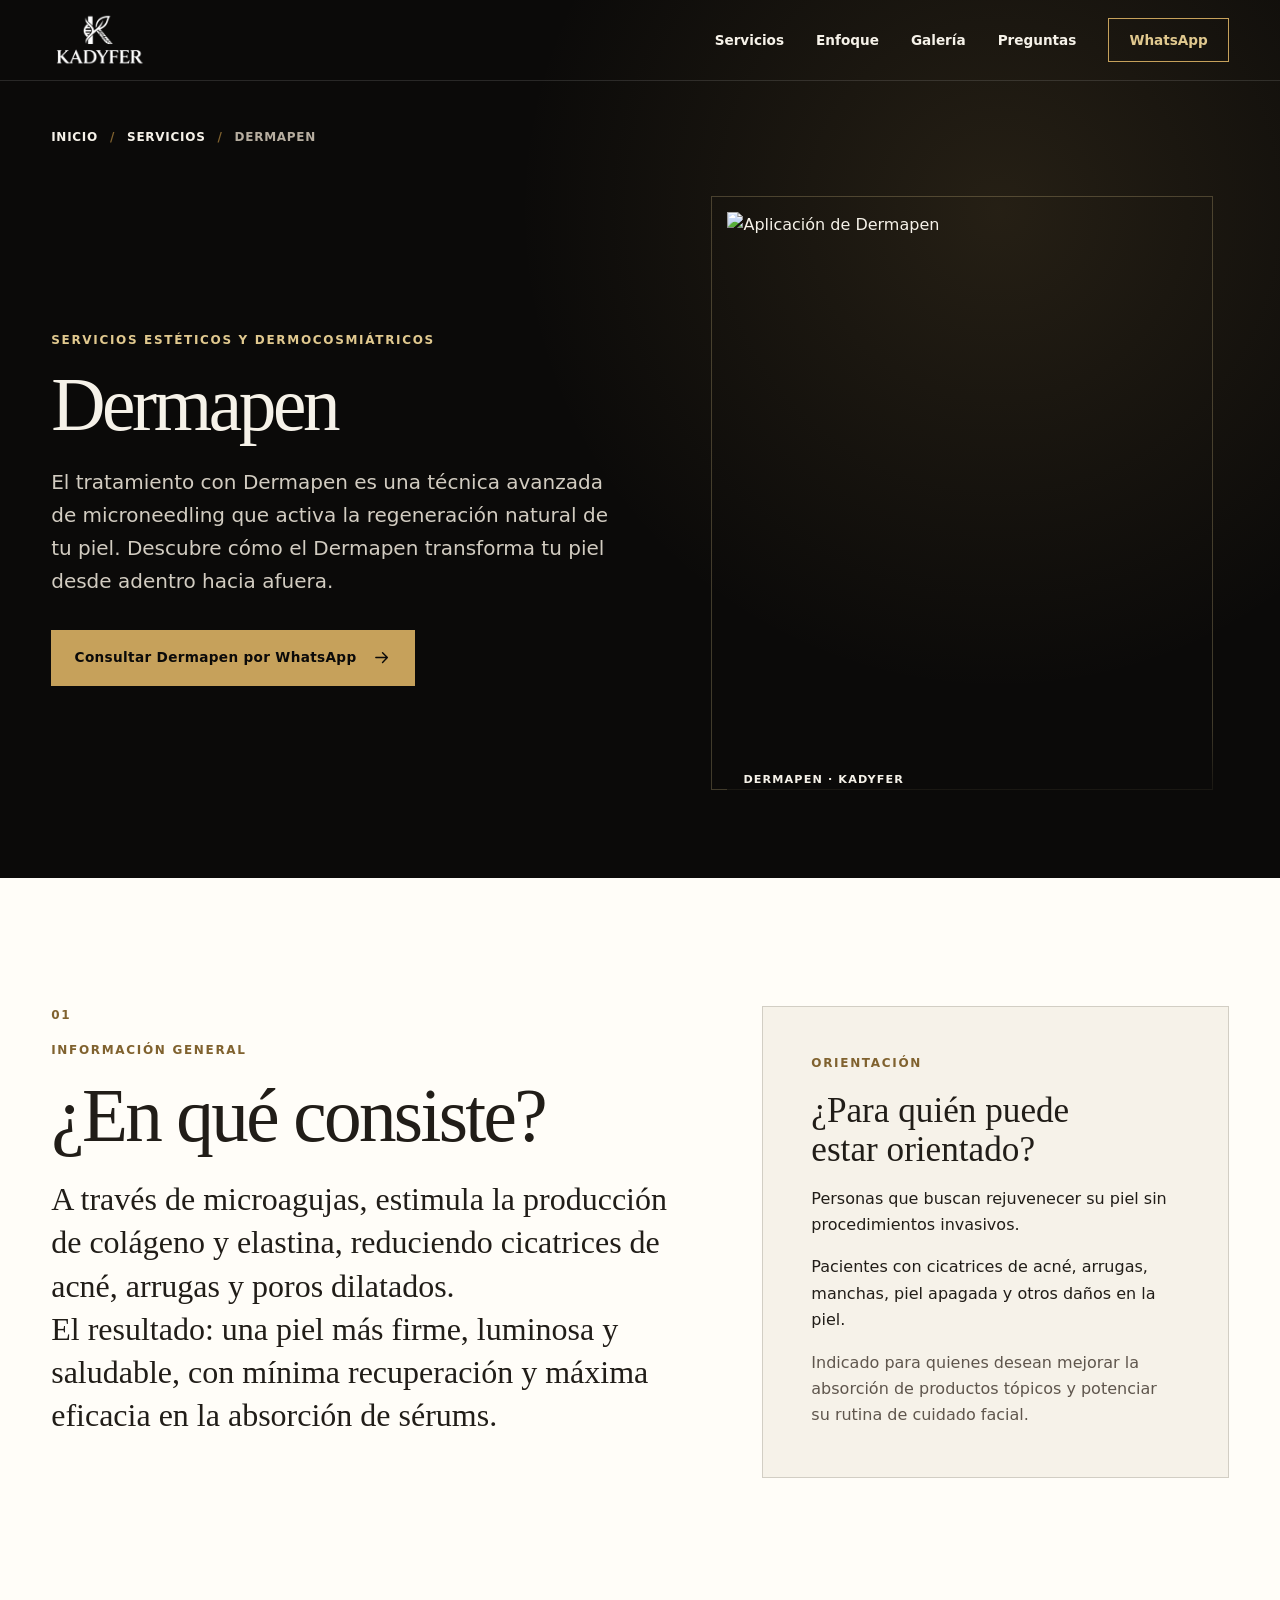
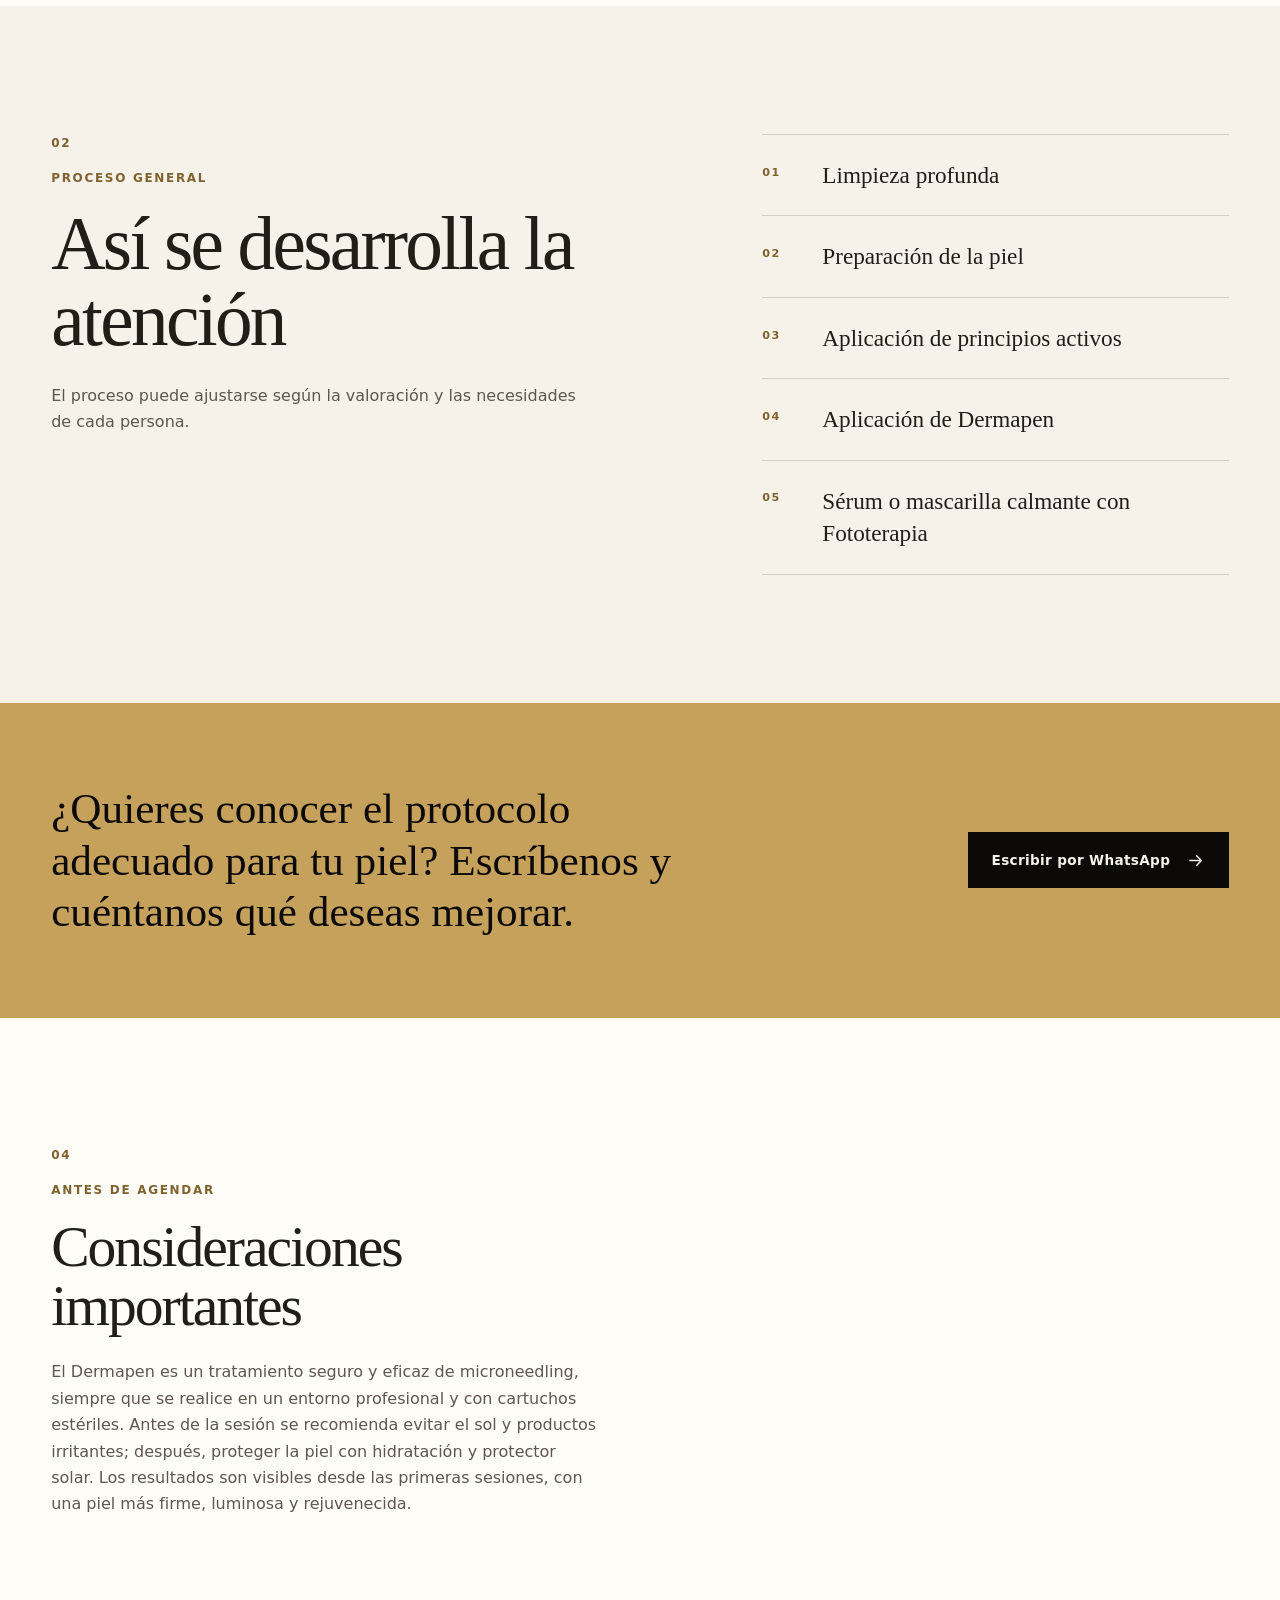
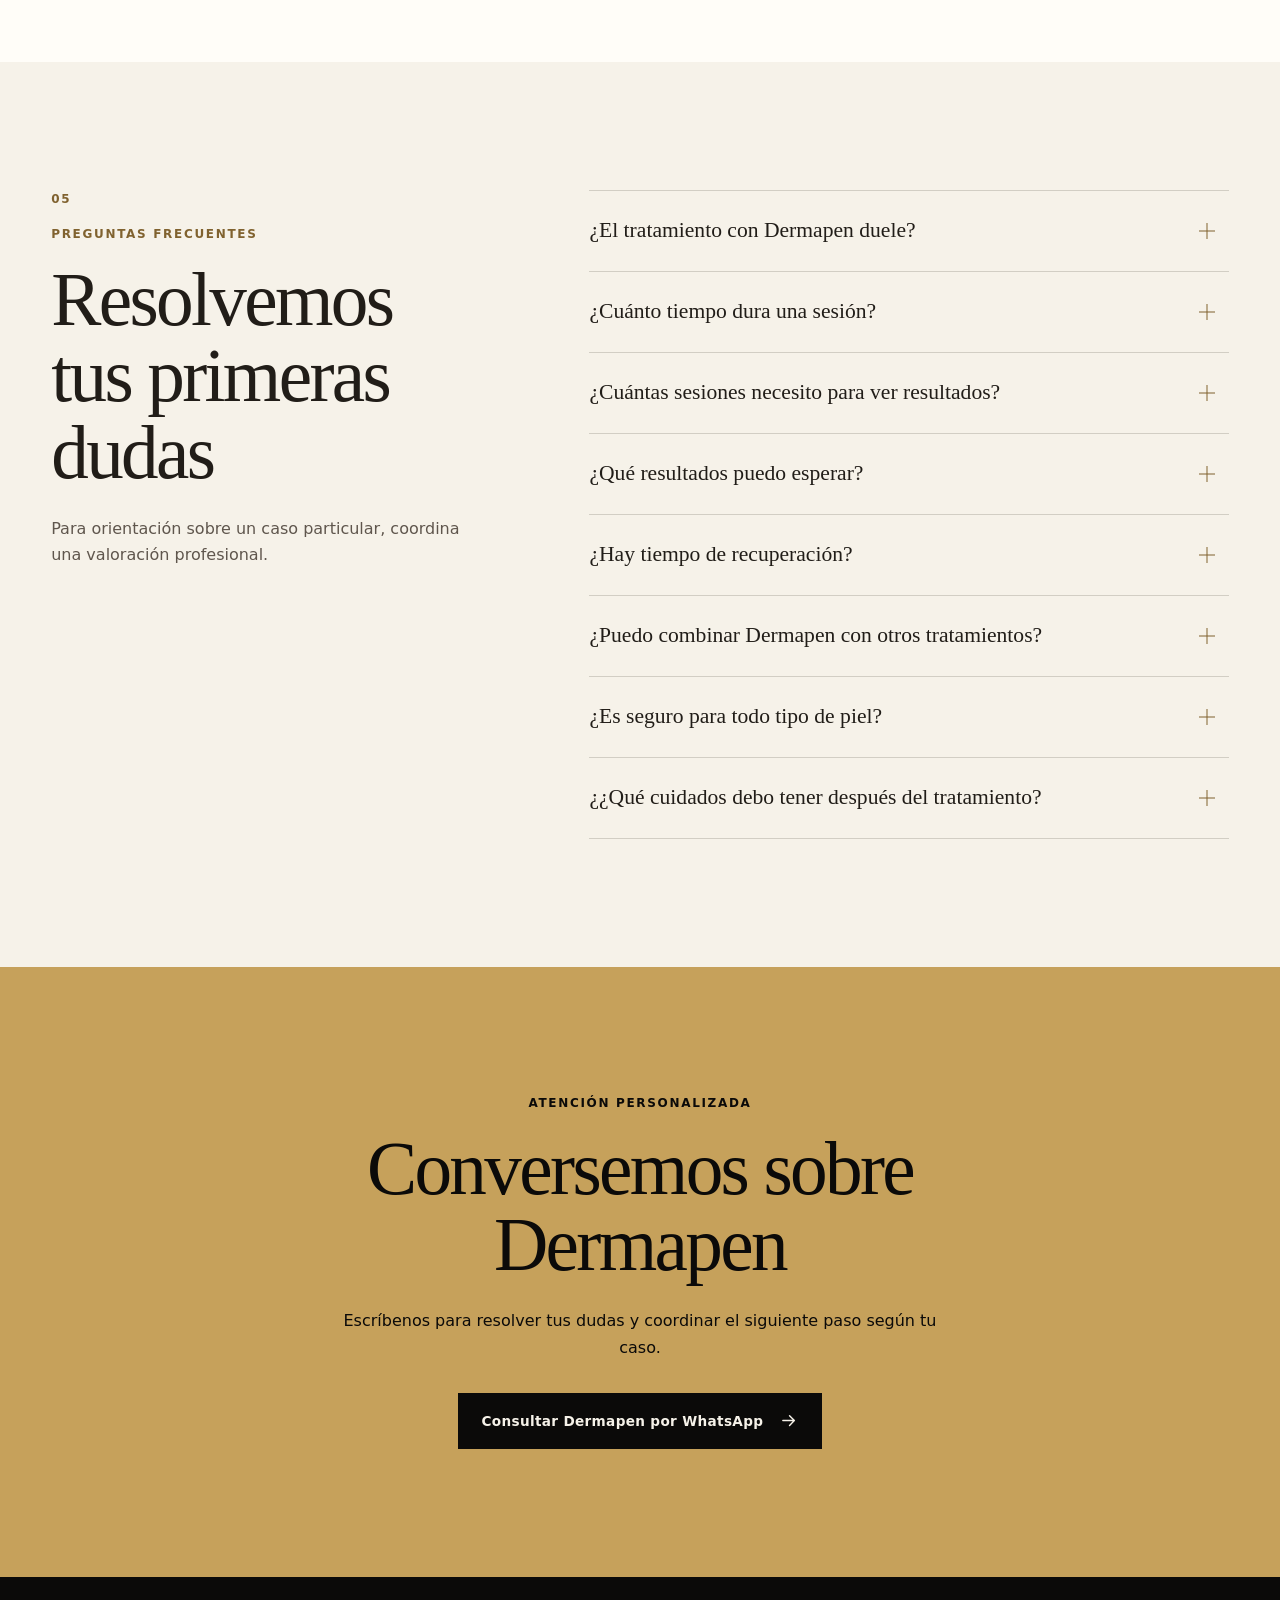
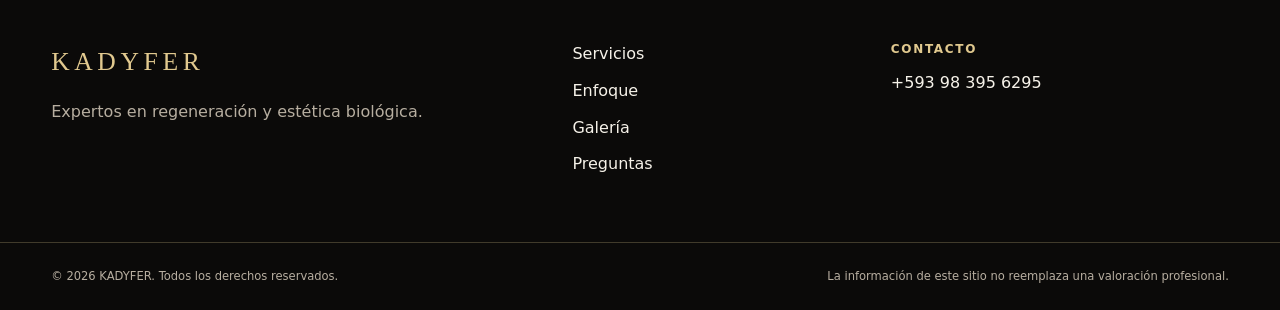
==== servicios/dermapen.html @ 0326de6a "Servicio Dermapen + cambios en los hipervinculos de servicios + Plantilla de Fototerapia creada" ====
<!doctype html>
<html class="no-js" lang="es">
  <head>
    <meta charset="UTF-8">
    <meta name="viewport" content="width=device-width, initial-scale=1">
    <meta name="theme-color" content="#0b0a09">
    <meta name="description" content="Conoce el dermapen de KADYFER, un protocolo personalizado para retirar impurezas y cuidar la piel.">
    <meta property="og:type" content="website">
    <meta property="og:locale" content="es_EC">
    <meta property="og:site_name" content="KADYFER">
    <meta property="og:title" content="Dermapen y  | KADYFER">
    <meta property="og:description" content="Conoce el dermapen  de KADYFER, un protocolo personalizado para retirar impurezas y cuidar la piel.">
    <meta property="og:image" content="../assets/social/kadyfer-social-square.jpg">
    <meta name="twitter:card" content="summary_large_image">
    <meta name="twitter:title" content="Dermapen y  | KADYFER">
    <meta name="twitter:description" content="Conoce el dermapen  de KADYFER, un protocolo personalizado para retirar impurezas y cuidar la piel.">
    <meta name="twitter:image" content="../assets/social/kadyfer-social-square.jpg">
    <link rel="icon" type="image/png" href="../assets/brand/favicon.png">
    <script src="../boot.js"></script>
    <link rel="stylesheet" href="../styles.css">
    <link rel="stylesheet" href="../service-pages.css">
    <script src="../script.js" defer></script>
    <script type="application/ld+json">
{
  "@context": "https://schema.org",
  "@type": "BreadcrumbList",
  "itemListElement": [
    {
      "@type": "ListItem",
      "position": 1,
      "name": "Inicio"
    },
    {
      "@type": "ListItem",
      "position": 2,
      "name": "Servicios"
    },
    {
      "@type": "ListItem",
      "position": 3,
      "name": "Dermapen"
    }
  ]
}
    </script>
    <title>Dermapen | KADYFER</title>
  </head>
  <body class="service-page">
    <a class="skip-link" href="#contenido">Saltar al contenido</a>

    <header class="site-header" data-header>
      <div class="shell header-inner">
        <a class="brand" href="../index.html" aria-label="KADYFER, ir al inicio">
          <img
            class="brand-logo"
            src="../assets/brand/kadyfer-logo-header.png"
            alt="KADYFER"
            width="420"
            height="235"
          >
        </a>

        <button
          class="menu-toggle"
          type="button"
          aria-expanded="false"
          aria-controls="site-navigation"
          data-menu-toggle
        >
          <span class="menu-toggle-label">Menú</span>
          <span class="menu-toggle-icon" aria-hidden="true">
            <span></span>
            <span></span>
          </span>
        </button>

        <nav class="site-nav" id="site-navigation" aria-label="Navegación principal" data-nav>
          <a href="../index.html#servicios">Servicios</a>
          <a href="../index.html#enfoque">Enfoque</a>
          <a href="../index.html#galeria">Galería</a>
          <a href="../index.html#preguntas">Preguntas</a>
          <a
            class="nav-cta"
            href="https://wa.me/593983956295?text=Hola%2C%20quiero%20informaci%C3%B3n%20sobre%20Dermapen%20en%20KADYFER."
            target="_blank"
            rel="noopener noreferrer"
          >
            WhatsApp
          </a>
        </nav>
      </div>
    </header>

    <main id="contenido">
      <section class="service-hero" aria-labelledby="service-title">
        <div class="shell">
          <nav class="breadcrumb" aria-label="Ruta de navegación">
            <ol>
              <li><a href="../index.html">Inicio</a></li>
              <li><a href="../index.html#servicios">Servicios</a></li>
              <li aria-current="page">Dermapen</li>
            </ol>
          </nav>

          <div class="service-hero-grid">
            <div class="service-hero-copy">
              <p class="eyebrow">Servicios estéticos y dermocosmiátricos</p>
              <h1 id="service-title">Dermapen</h1>
              <p class="service-hero-summary">El tratamiento con Dermapen es una técnica avanzada de microneedling que activa la regeneración natural de tu piel. 
Descubre cómo el Dermapen transforma tu piel desde adentro hacia afuera.</p>
              <a
                class="button button-primary"
                href="https://wa.me/593983956295?text=Hola%2C%20quiero%20informaci%C3%B3n%20sobre%20Dermapen%20en%20KADYFER."
                target="_blank"
                rel="noopener noreferrer"
              >
                Consultar Dermapen por WhatsApp
                <svg aria-hidden="true" viewBox="0 0 20 20">
                  <path d="M4 10h11M11 5l5 5-5 5"></path>
                </svg>
              </a>
            </div>

            <figure class="service-hero-media">
              <img
                class="service-hero-image"
                src="../assets/gallery/dermapen.png"
                alt="Aplicación de Dermapen"
                width="899"
                height="1599"
                fetchpriority="high"
              >
              <figcaption>Dermapen · KADYFER</figcaption>
            </figure>
          </div>
        </div>
      </section>

      <section class="service-overview section-light" aria-labelledby="overview-title">
        <div class="shell service-overview-grid">
          <div>
            <p class="section-number" aria-hidden="true">01</p>
            <p class="eyebrow eyebrow-dark">Información general</p>
            <h2 id="overview-title">¿En qué consiste?</h2>
            <p class="lead">A través de microagujas, estimula la producción de colágeno y elastina, reduciendo cicatrices de acné, arrugas y poros dilatados. 
              <br>El resultado: una piel más firme, luminosa y saludable, con mínima recuperación y máxima eficacia en la absorción de sérums. </p>
          </div>
          <article class="orientation-panel">
            <p class="card-label">Orientación</p>
            <h3>¿Para quién puede estar orientado?</h3>
            <p>Personas que buscan rejuvenecer su piel sin procedimientos invasivos.</p>
            <p>Pacientes con cicatrices de acné, arrugas, manchas, piel apagada y otros daños en la piel.</p>
            <p>Indicado para quienes desean mejorar la absorción de productos tópicos y potenciar su rutina de cuidado facial.</p>
          </article>
        </div>
      </section>

      <section class="service-process section-warm" aria-labelledby="process-title">
        <div class="shell service-process-grid">
          <div>
            <p class="section-number" aria-hidden="true">02</p>
            <p class="eyebrow eyebrow-dark">Proceso general</p>
            <h2 id="process-title">Así se desarrolla la atención</h2>
            <p>El proceso puede ajustarse según la valoración y las necesidades de cada persona.</p>
          </div>
          <ol class="service-process-list">
              <li>
                <span class="process-number">01</span>
                <p>Limpieza profunda</p>
              </li>
              <li>
                <span class="process-number">02</span>
                <p>Preparación de la piel</p>
              </li>
              <li>
                <span class="process-number">03</span>
                <p>Aplicación de principios activos</p>
              </li>
              <li>
                <span class="process-number">04</span>
                <p>Aplicación de Dermapen</p>
              </li>
              <li>
                <span class="process-number">05</span>
                <p>Sérum o mascarilla calmante con <a href="fototerapia.html">Fototerapia</a></p>
              </li>
          </ol>
        </div>
      </section>

      <aside class="service-mid-cta section-gold" aria-label="Consulta por WhatsApp">
        <div class="shell service-mid-cta-inner">
          <p>¿Quieres conocer el protocolo adecuado para tu piel? Escríbenos y cuéntanos qué deseas mejorar.</p>
          <a
            class="button button-dark"
            href="https://wa.me/593983956295?text=Hola%2C%20quiero%20informaci%C3%B3n%20sobre%20Limpieza%20Facial%20Profunda%20en%20KADYFER."
            target="_blank"
            rel="noopener noreferrer"
          >
            Escribir por WhatsApp
            <svg aria-hidden="true" viewBox="0 0 20 20">
              <path d="M4 10h11M11 5l5 5-5 5"></path>
            </svg>
          </a>
        </div>
      </aside>

      <section class="service-considerations section-light" aria-labelledby="considerations-title">
        <div class="shell considerations-grid">
          <section class="consideration-block">
            <p class="section-number" aria-hidden="true">04</p>
            <p class="eyebrow eyebrow-dark">Antes de agendar</p>
            <h2 id="considerations-title">Consideraciones importantes</h2>
            <p>El Dermapen es un tratamiento seguro y eficaz de microneedling, siempre que se realice en un entorno profesional y con cartuchos estériles. 
Antes de la sesión se recomienda evitar el sol y productos irritantes; después, proteger la piel con hidratación y protector solar. 
Los resultados son visibles desde las primeras sesiones, con una piel más firme, luminosa y rejuvenecida.</p>
          </section>
        </div>
      </section>

      <section class="service-faq section-warm" aria-labelledby="faq-title">
        <div class="shell faq-grid">
          <div class="faq-intro">
            <p class="section-number" aria-hidden="true">05</p>
            <p class="eyebrow eyebrow-dark">Preguntas frecuentes</p>
            <h2 id="faq-title">Resolvemos tus primeras dudas</h2>
            <p>Para orientación sobre un caso particular, coordina una valoración profesional.</p>
          </div>
          <div class="faq-list">
            <details>
              <summary>
                <span>¿El tratamiento con Dermapen duele?</span>
                <span class="faq-icon" aria-hidden="true"></span>
              </summary>
              <p>No, gracias a la aplicación de anestesia tópica la molestia es mínima. Lo que se siente son pequeñas vibraciones o cosquilleos en la piel.</p>
            </details>
            <details>
              <summary>
                <span>¿Cuánto tiempo dura una sesión?</span>
                <span class="faq-icon" aria-hidden="true"></span>
              </summary>
              <p>Cada sesión dura entre 30 y 60 minutos, dependiendo de la zona a tratar y de si se aplican sérums adicionales.</p>
            </details>
            <details>
              <summary>
                <span>¿Cuántas sesiones necesito para ver resultados?</span>
                <span class="faq-icon" aria-hidden="true"></span>
              </summary>
              <p>Generalmente se recomiendan 3 a 6 sesiones, con intervalos de 3–4 semanas. Los resultados iniciales (piel más luminosa y firme) se notan desde la primera sesión.</p>
            </details>
            <details>
              <summary>
                <span>¿Qué resultados puedo esperar?</span>
                <span class="faq-icon" aria-hidden="true"></span>
              </summary>
              <ul>
                <li>Reducción de cicatrices de acné y marcas de expresión.</li>
                <li>Mejora de la textura y firmeza de la piel.</li>
                <li>Disminución de poros dilatados y líneas finas.</li>
                <li>Piel más luminosa y saludable.</li>
              </ul>
            </details>
            <details>
              <summary>
                <span>¿Hay tiempo de recuperación?</span>
                <span class="faq-icon" aria-hidden="true"></span>
              </summary>
              <p>El enrojecimiento leve dura entre 24 y 48 horas. Después de ese tiempo puedes retomar tu rutina normal, siempre usando protector solar.</p>
            </details>
            <details>
              <summary>
                <span>¿Puedo combinar Dermapen con otros tratamientos?</span>
                <span class="faq-icon" aria-hidden="true"></span>
              </summary>
              <p>Sí, el Dermapen se puede combinar con tratamientos como Fototerapia, peelings suaves y productos tópicos para potenciar los resultados. La combinación dependerá de la valoración profesional.</p>
            </details>
            <details>
              <summary>
                <span>¿Es seguro para todo tipo de piel?</span>
                <span class="faq-icon" aria-hidden="true"></span>
              </summary>
              <p>Sí, el Dermapen es seguro para la mayoría de tipos de piel. Sin embargo, no se recomienda en casos de infecciones cutáneas activas, heridas abiertas o tendencia a queloides.</p>
            </details>
            <details>
              <summary>
                <span>¿¿Qué cuidados debo tener después del tratamiento?</span>
                <span class="faq-icon" aria-hidden="true"></span>
              </summary>
              <ul>
                <li>Usar protector solar SPF 50 diariamente.</li>
                <li>Evitar maquillaje y productos irritantes durante las primeras 24 horas.</li>
                <li>Mantener la piel hidratada con sérums suaves como ácido hialurónico.</li>
              </ul>
            </details>
          </div>
        </div>
      </section>

      <section class="final-cta section-gold" aria-labelledby="final-cta-title">
        <div class="shell final-cta-inner">
          <p class="eyebrow eyebrow-dark">Atención personalizada</p>
          <h2 id="final-cta-title">Conversemos sobre Dermapen</h2>
          <p>Escríbenos para resolver tus dudas y coordinar el siguiente paso según tu caso.</p>
          <a
            class="button button-dark"
            href="https://wa.me/593983956295?text=Hola%2C%20quiero%20informaci%C3%B3n%20sobre%20Dermapen%20en%20KADYFER."
            target="_blank"
            rel="noopener noreferrer"
          >
            Consultar Dermapen por WhatsApp
            <svg aria-hidden="true" viewBox="0 0 20 20">
              <path d="M4 10h11M11 5l5 5-5 5"></path>
            </svg>
          </a>
        </div>
      </section>
    </main>

    <footer class="site-footer">
      <div class="shell footer-grid">
        <div>
          <a class="footer-brand" href="../index.html">KADYFER</a>
          <p>Expertos en regeneración y estética biológica.</p>
        </div>
        <nav class="footer-nav" aria-label="Navegación del pie de página">
          <a href="../index.html#servicios">Servicios</a>
          <a href="../index.html#enfoque">Enfoque</a>
          <a href="../index.html#galeria">Galería</a>
          <a href="../index.html#preguntas">Preguntas</a>
        </nav>
        <div class="footer-contact">
          <p class="footer-label">Contacto</p>
          <a href="tel:+593983956295">+593 98 395 6295</a>
          <div data-optional-contact></div>
        </div>
      </div>
      <div class="shell footer-bottom">
        <p>© <span data-current-year>2026</span> KADYFER. Todos los derechos reservados.</p>
        <p>La información de este sitio no reemplaza una valoración profesional.</p>
      </div>
    </footer>
  </body>
</html>
---- styles.css ----
:root {
  --black: #0b0a09;
  --black-soft: #151310;
  --brown: #30271f;
  --gold: #c6a15b;
  --gold-light: #e1c98f;
  --gold-dark: #80622f;
  --warm-white: #f6f2e9;
  --paper: #fffdf8;
  --muted: #b7aea0;
  --ink: #211d18;
  --line-dark: rgba(225, 201, 143, 0.25);
  --line-light: rgba(48, 39, 31, 0.18);
  --shell: 1180px;
  --gutter: clamp(1.25rem, 4vw, 4rem);
  --section-space: clamp(5rem, 10vw, 9rem);
  --transition: 220ms ease;
}

*,
*::before,
*::after {
  box-sizing: border-box;
}

html {
  scroll-behavior: smooth;
  scroll-padding-top: 5rem;
}

body {
  margin: 0;
  min-width: 320px;
  overflow-x: hidden;
  background: var(--black);
  color: var(--warm-white);
  font-family: Inter, ui-sans-serif, system-ui, -apple-system, BlinkMacSystemFont, "Segoe UI", sans-serif;
  font-size: 1rem;
  line-height: 1.65;
  text-rendering: optimizeLegibility;
}

img {
  display: block;
  max-width: 100%;
}

a {
  color: inherit;
  text-decoration: none;
}

button,
a {
  -webkit-tap-highlight-color: transparent;
}

button {
  font: inherit;
}

h1,
h2,
h3,
p {
  margin-top: 0;
}

h1,
h2,
h3,
.brand-wordmark,
.footer-brand {
  font-family: Georgia, "Times New Roman", serif;
  font-weight: 400;
}

h1 {
  max-width: 16ch;
  margin-bottom: 1.5rem;
  font-size: clamp(2.7rem, 7vw, 4.7rem);
  line-height: 0.98;
  letter-spacing: -0.045em;
}

h2 {
  max-width: 15ch;
  margin-bottom: 1.5rem;
  font-size: clamp(2.25rem, 6vw, 4.7rem);
  line-height: 1.02;
  letter-spacing: -0.035em;
}

h3 {
  margin-bottom: 1rem;
  font-size: clamp(1.55rem, 3vw, 2.2rem);
  line-height: 1.12;
}

:focus-visible {
  outline: 2px solid var(--gold-light);
  outline-offset: 5px;
}

.skip-link {
  position: fixed;
  top: 1rem;
  left: 1rem;
  z-index: 100;
  padding: 0.75rem 1rem;
  transform: translateY(-150%);
  background: var(--gold);
  color: var(--black);
  font-weight: 700;
}

.skip-link:focus {
  transform: translateY(0);
}

.shell {
  width: min(100%, calc(var(--shell) + (var(--gutter) * 2)));
  margin-inline: auto;
  padding-inline: var(--gutter);
}

.section-light,
.section-warm,
.section-dark,
.section-gold {
  padding-block: var(--section-space);
}

.section-light {
  background: var(--paper);
  color: var(--ink);
}

.section-warm {
  background: var(--warm-white);
  color: var(--ink);
}

.section-dark {
  background: var(--black);
  color: var(--warm-white);
}

.section-gold {
  background: var(--gold);
  color: var(--black);
}

.section-gold .eyebrow-dark {
  color: var(--black);
}

.eyebrow,
.card-label,
.footer-label {
  margin-bottom: 1.2rem;
  color: var(--gold-light);
  font-size: 0.75rem;
  font-weight: 700;
  letter-spacing: 0.14em;
  line-height: 1.4;
  text-transform: uppercase;
}

.eyebrow-dark,
.section-light .card-label,
.section-warm .card-label {
  color: var(--gold-dark);
}

.section-number {
  margin-bottom: 1rem;
  color: var(--gold-dark);
  font-size: 0.75rem;
  font-weight: 700;
  letter-spacing: 0.15em;
}

.lead {
  font-family: Georgia, "Times New Roman", serif;
  font-size: clamp(1.35rem, 3vw, 2rem);
  line-height: 1.35;
}

.site-header {
  position: absolute;
  inset: 0 0 auto;
  z-index: 20;
  border-bottom: 1px solid rgba(255, 255, 255, 0.12);
  transition: background var(--transition), box-shadow var(--transition);
}

.site-header.is-fixed {
  position: fixed;
  background: rgba(11, 10, 9, 0.96);
  box-shadow: 0 8px 30px rgba(0, 0, 0, 0.2);
  backdrop-filter: blur(14px);
}

.header-inner {
  min-height: 5rem;
  display: flex;
  align-items: center;
  justify-content: space-between;
  gap: 1.5rem;
}

.brand {
  min-width: 8rem;
  display: inline-flex;
  align-items: center;
}

.brand-logo {
  width: auto;
  max-height: 3.25rem;
  object-fit: contain;
}

.brand-wordmark {
  color: var(--gold-light);
  font-size: 1.4rem;
  letter-spacing: 0.18em;
}

.menu-toggle {
  min-width: 4.5rem;
  min-height: 3rem;
  display: none;
  align-items: center;
  justify-content: flex-end;
  gap: 0.75rem;
  padding: 0;
  border: 0;
  background: transparent;
  color: var(--warm-white);
  cursor: pointer;
}

.menu-toggle-label {
  font-size: 0.75rem;
  font-weight: 700;
  letter-spacing: 0.1em;
  text-transform: uppercase;
}

.menu-toggle-icon {
  width: 1.5rem;
  height: 1rem;
  position: relative;
}

.menu-toggle-icon span {
  position: absolute;
  left: 0;
  width: 100%;
  height: 1px;
  background: currentColor;
  transition: transform var(--transition), top var(--transition);
}

.menu-toggle-icon span:first-child {
  top: 0.2rem;
}

.menu-toggle-icon span:last-child {
  top: 0.75rem;
}

.menu-toggle[aria-expanded="true"] .menu-toggle-icon span:first-child {
  top: 0.48rem;
  transform: rotate(45deg);
}

.menu-toggle[aria-expanded="true"] .menu-toggle-icon span:last-child {
  top: 0.48rem;
  transform: rotate(-45deg);
}

.site-nav {
  display: flex;
  align-items: center;
  gap: 1.5rem;
}

.site-nav a {
  min-height: 2.75rem;
  display: inline-flex;
  align-items: center;
  font-size: 0.85rem;
  font-weight: 600;
}

.site-nav a:not(.nav-cta) {
  position: relative;
}

.site-nav a:not(.nav-cta)::after {
  position: absolute;
  right: 0;
  bottom: 0.35rem;
  left: 0;
  height: 1px;
  transform: scaleX(0);
  transform-origin: right;
  background: var(--gold);
  content: "";
  transition: transform var(--transition);
}

.site-nav a:hover::after,
.site-nav a:focus-visible::after {
  transform: scaleX(1);
  transform-origin: left;
}

.nav-cta {
  padding-inline: 1.25rem;
  border: 1px solid var(--gold);
  color: var(--gold-light);
}

.hero {
  position: relative;
  min-height: min(900px, 94svh);
  display: flex;
  align-items: center;
  padding-block: 6.5rem 3.5rem;
  background:
    radial-gradient(circle at 78% 28%, rgba(198, 161, 91, 0.14), transparent 30rem),
    var(--black);
}

.hero-grid {
  width: 100%;
  display: grid;
  gap: 3.5rem;
  align-items: center;
}

.hero-copy {
  position: relative;
  z-index: 2;
}

.hero-description {
  max-width: 42rem;
  margin-bottom: 2rem;
  color: #d2ccc1;
  font-size: clamp(1.05rem, 2vw, 1.2rem);
}

.hero-actions {
  display: flex;
  flex-wrap: wrap;
  align-items: center;
  gap: 1.25rem 1.75rem;
}

.button {
  min-height: 3.5rem;
  display: inline-flex;
  align-items: center;
  justify-content: center;
  gap: 1rem;
  padding: 0.85rem 1.4rem;
  border: 1px solid transparent;
  font-size: 0.85rem;
  font-weight: 800;
  letter-spacing: 0.025em;
  transition: background var(--transition), color var(--transition), transform var(--transition);
}

.button svg,
.text-link svg {
  width: 1.2rem;
  fill: none;
  stroke: currentColor;
  stroke-linecap: round;
  stroke-linejoin: round;
  stroke-width: 1.5;
}

.button:hover {
  transform: translateY(-2px);
}

.button-primary {
  background: var(--gold);
  color: var(--black);
}

.button-primary:hover {
  background: var(--gold-light);
}

.button-dark {
  background: var(--black);
  color: var(--warm-white);
}

.button-dark:hover {
  background: var(--brown);
}

.micro-trust {
  margin: 0;
  color: var(--muted);
  font-size: 0.85rem;
}

.micro-trust a {
  color: var(--warm-white);
  text-decoration: underline;
  text-decoration-color: rgba(255, 255, 255, 0.35);
  text-underline-offset: 0.25rem;
}

.hero-services {
  display: flex;
  flex-wrap: wrap;
  gap: 0.75rem 1.5rem;
  margin: 2.6rem 0 0;
  padding: 1.5rem 0 0;
  border-top: 1px solid var(--line-dark);
  color: var(--muted);
  font-size: 0.8rem;
  list-style: none;
}

.hero-services li {
  display: flex;
  align-items: center;
  gap: 0.65rem;
}

.hero-services li::before {
  width: 0.3rem;
  height: 0.3rem;
  background: var(--gold);
  content: "";
}

.hero-media {
  position: relative;
  min-height: 30rem;
}

.hero-media img {
  width: 100%;
  height: min(67svh, 47rem);
  object-fit: cover;
  object-position: left center;
}

.hero-media::before {
  position: absolute;
  inset: -1.5rem 1.5rem 1.5rem -1.5rem;
  z-index: -1;
  border: 1px solid var(--line-dark);
  content: "";
}

.hero-media-caption {
  position: absolute;
  right: 0;
  bottom: 0;
  left: 0;
  display: flex;
  justify-content: space-between;
  gap: 1rem;
  padding: 1.25rem;
  background: linear-gradient(transparent, rgba(11, 10, 9, 0.82));
  color: #ede6d9;
  font-size: 0.7rem;
  font-weight: 700;
  letter-spacing: 0.1em;
  text-transform: uppercase;
}

.hero-rule {
  position: absolute;
  right: var(--gutter);
  bottom: 1.5rem;
  left: var(--gutter);
  height: 1px;
  background: linear-gradient(90deg, var(--gold), var(--line-dark) 35%, transparent);
}

.trust-grid,
.process-grid,
.faq-grid {
  display: grid;
  gap: 3rem;
}

.trust-content {
  max-width: 45rem;
}

.check-list {
  margin: 2.5rem 0 0;
  padding: 0;
  border-top: 1px solid var(--line-light);
  list-style: none;
}

.check-list li {
  position: relative;
  padding: 1.2rem 0 1.2rem 2rem;
  border-bottom: 1px solid var(--line-light);
}

.check-list li::before {
  position: absolute;
  top: 1.65rem;
  left: 0.25rem;
  width: 0.55rem;
  height: 0.55rem;
  border: 1px solid var(--gold-dark);
  content: "";
  transform: rotate(45deg);
}

.section-heading {
  margin-bottom: clamp(3rem, 6vw, 5rem);
}

.heading-row {
  display: grid;
  gap: 1.5rem;
}

.heading-row > p {
  max-width: 34rem;
  color: var(--muted);
}

.service-grid {
  display: grid;
  border-top: 1px solid var(--line-dark);
}

.service-card {
  min-height: 29rem;
  display: flex;
  flex-direction: column;
  justify-content: space-between;
  gap: 3rem;
  padding: 2rem 0;
  border-bottom: 1px solid var(--line-dark);
}

.card-index {
  color: var(--gold);
  font-size: 0.72rem;
  letter-spacing: 0.16em;
}

.service-card p:not(.card-index, .card-label) {
  color: var(--muted);
}

.text-link {
  width: fit-content;
  display: inline-flex;
  align-items: center;
  gap: 0.8rem;
  padding-bottom: 0.35rem;
  border-bottom: 1px solid var(--gold);
  color: var(--gold-light);
  font-size: 0.82rem;
  font-weight: 700;
}

.text-link svg {
  transition: transform var(--transition);
}

.text-link:hover svg {
  transform: translateX(4px);
}

.catalog-heading {
  display: flex;
  gap: 2rem;
}

.catalog-groups {
  display: grid;
  gap: 5rem;
}

.catalog-group {
  display: grid;
  gap: 2.5rem;
}

.catalog-copy {
  max-width: 34rem;
}

.catalog-copy > p:last-child {
  color: #5f564d;
}

.catalog-list {
  margin: 0;
  padding: 0;
  border-top: 1px solid var(--line-light);
  list-style: none;
}

.catalog-list li {
  display: grid;
  grid-template-columns: 2rem 1fr;
  gap: 0.75rem;
  padding: 1rem 0;
  border-bottom: 1px solid var(--line-light);
  font-family: Georgia, "Times New Roman", serif;
  font-size: clamp(1.05rem, 2vw, 1.35rem);
  line-height: 1.35;
}

.catalog-list span {
  padding-top: 0.2rem;
  color: var(--gold-dark);
  font-family: Inter, ui-sans-serif, system-ui, sans-serif;
  font-size: 0.65rem;
  font-weight: 700;
  letter-spacing: 0.1em;
}

.catalog-list a {
  width: fit-content;
  background-image: linear-gradient(var(--gold-dark), var(--gold-dark));
  background-position: 0 100%;
  background-repeat: no-repeat;
  background-size: 0 1px;
  transition: background-size var(--transition), color var(--transition);
}

.catalog-list a:hover,
.catalog-list a:focus-visible {
  color: var(--gold-dark);
  background-size: 100% 1px;
}

.process-intro > p:last-child,
.faq-intro > p:last-child {
  max-width: 36rem;
  color: #5f564d;
}

.process-list {
  margin: 0;
  padding: 0;
  border-top: 1px solid var(--line-light);
  list-style: none;
}

.process-list li {
  display: grid;
  grid-template-columns: 3rem 1fr;
  gap: 1rem;
  padding: 1.75rem 0;
  border-bottom: 1px solid var(--line-light);
}

.process-number {
  padding-top: 0.3rem;
  color: var(--gold-dark);
  font-size: 0.7rem;
  font-weight: 700;
  letter-spacing: 0.12em;
}

.process-list h3 {
  margin-bottom: 0.5rem;
}

.process-list p {
  margin-bottom: 0;
  color: #5f564d;
}

.gallery-grid {
  display: grid;
  grid-template-columns: repeat(2, minmax(0, 1fr));
  gap: 0.75rem;
}

.gallery-item {
  margin: 0;
  overflow: hidden;
  background: var(--black-soft);
}

.gallery-item img,
.gallery-item video {
  width: 100%;
  height: 100%;
  aspect-ratio: 4 / 5;
  object-fit: cover;
  transition: transform 600ms ease;
}

.gallery-item:hover img {
  transform: scale(1.025);
}

.gallery-item {
  position: relative;
}

.gallery-item figcaption {
  position: absolute;
  right: 0;
  bottom: 0;
  left: 0;
  z-index: 1;
  padding: 2.5rem 1rem 1rem;
  background: linear-gradient(transparent, rgba(11, 10, 9, 0.88));
  color: var(--warm-white);
  font-size: 0.72rem;
  font-weight: 700;
  letter-spacing: 0.06em;
  line-height: 1.4;
  text-transform: uppercase;
  pointer-events: none;
}

.gallery-video {
  background: #050505;
}

.gallery-video video {
  display: block;
  height: auto;
  aspect-ratio: 16 / 9;
  background: #050505;
  object-fit: contain;
}

.gallery-video figcaption {
  top: 0;
  bottom: auto;
  padding: 1rem 1rem 2.5rem;
  background: linear-gradient(rgba(11, 10, 9, 0.82), transparent);
}

.gallery-item-featured,
.gallery-item-wide {
  grid-column: 1 / -1;
}

.gallery-item-featured img,
.gallery-item-wide img {
  aspect-ratio: 16 / 10;
}

.gallery-empty {
  max-width: 42rem;
  margin: 0;
  padding: 2rem;
  border: 1px solid var(--line-dark);
  color: var(--muted);
  font-family: Georgia, "Times New Roman", serif;
  font-size: clamp(1.2rem, 3vw, 1.65rem);
}

.faq-list {
  border-top: 1px solid var(--line-light);
}

.faq-list details {
  border-bottom: 1px solid var(--line-light);
}

.faq-list summary {
  min-height: 5rem;
  display: grid;
  grid-template-columns: 1fr 2rem;
  gap: 1rem;
  align-items: center;
  padding-block: 1rem;
  font-family: Georgia, "Times New Roman", serif;
  font-size: clamp(1.1rem, 2vw, 1.35rem);
  line-height: 1.35;
  list-style: none;
  cursor: pointer;
}

.faq-list summary::-webkit-details-marker {
  display: none;
}

.faq-list details > p {
  max-width: 42rem;
  padding: 0 3rem 1.5rem 0;
  color: #5f564d;
}

.faq-icon {
  width: 1.25rem;
  height: 1.25rem;
  position: relative;
}

.faq-icon::before,
.faq-icon::after {
  position: absolute;
  top: 50%;
  left: 50%;
  width: 1rem;
  height: 1px;
  background: var(--gold-dark);
  content: "";
  transform: translate(-50%, -50%);
  transition: transform var(--transition);
}

.faq-icon::after {
  transform: translate(-50%, -50%) rotate(90deg);
}

details[open] .faq-icon::after {
  transform: translate(-50%, -50%) rotate(0);
}

.final-cta-inner {
  text-align: center;
}

.final-cta-inner h2 {
  margin-inline: auto;
  max-width: 18ch;
}

.final-cta-inner > p:not(.eyebrow) {
  max-width: 38rem;
  margin: 0 auto 2rem;
}

.site-footer {
  padding-block: 4rem 1.5rem;
  background: var(--black);
  color: var(--muted);
}

.footer-grid {
  display: grid;
  gap: 3rem;
}

.footer-brand {
  display: inline-block;
  margin-bottom: 1rem;
  color: var(--gold-light);
  font-size: 1.6rem;
  letter-spacing: 0.18em;
}

.footer-nav {
  display: grid;
  gap: 0.65rem;
  align-content: start;
}

.footer-nav a,
.footer-contact a {
  width: fit-content;
  color: var(--warm-white);
}

.footer-contact p {
  margin-bottom: 0.75rem;
}

.optional-contact-list {
  display: grid;
  gap: 0.5rem;
  margin-top: 1rem;
}

.social-list {
  display: flex;
  flex-wrap: wrap;
  gap: 1rem;
  margin-top: 1rem;
}

.footer-bottom {
  display: grid;
  gap: 0.5rem;
  margin-top: 4rem;
  padding-top: 1.5rem;
  border-top: 1px solid var(--line-dark);
  font-size: 0.72rem;
}

.footer-bottom p {
  margin-bottom: 0;
}

[hidden] {
  display: none !important;
}

@media (max-width: 799px) {
  .no-js .header-inner {
    flex-wrap: wrap;
    padding-block: 0.75rem;
  }

  .no-js .site-nav {
    width: 100%;
    display: grid;
    grid-template-columns: minmax(0, 1fr);
    gap: 0;
  }

  .no-js .hero {
    padding-top: 25rem;
  }

  .js .menu-toggle {
    display: inline-flex;
  }

  .js .site-nav {
    position: absolute;
    top: 100%;
    right: 0;
    left: 0;
    display: grid;
    gap: 0;
    padding: 0 var(--gutter) 1.5rem;
    transform: translateY(-0.75rem);
    visibility: hidden;
    opacity: 0;
    background: rgba(11, 10, 9, 0.98);
    transition: opacity var(--transition), transform var(--transition), visibility var(--transition);
  }

  .js .site-nav.is-open {
    transform: translateY(0);
    visibility: visible;
    opacity: 1;
  }

  .site-nav a {
    min-height: 3.25rem;
    border-bottom: 1px solid rgba(255, 255, 255, 0.1);
  }

  .site-nav .nav-cta {
    min-height: 3.5rem;
    justify-content: center;
    margin-top: 1rem;
    border: 1px solid var(--gold);
  }

  .hero-media {
    margin-left: 1.5rem;
  }

  .hero-media img {
    height: auto;
    aspect-ratio: 4 / 5;
  }

  .hero {
    padding-block: 5.5rem 0.25rem;
  }

  .hero-description {
    font-size: 1rem;
    line-height: 1.5;
  }

  .hero-actions {
    gap: 0.75rem 1.25rem;
  }

  .hero-services {
    gap: 0.55rem 1rem;
    margin-top: 1.5rem;
    padding-top: 1rem;
  }

  .hero-rule {
    bottom: 0.25rem;
  }
}

@media (min-width: 640px) {
  .service-card {
    padding-inline: 1.5rem;
  }

  .footer-grid {
    grid-template-columns: 1.4fr 0.8fr 1fr;
  }

  .footer-bottom {
    grid-template-columns: 1fr 1fr;
  }

  .footer-bottom p:last-child {
    text-align: right;
  }
}

@media (min-width: 800px) {
  .no-js .header-inner {
    flex-wrap: nowrap;
    padding-block: 0;
  }

  .no-js .site-nav {
    width: auto;
    display: flex;
  }

  .no-js .hero {
    padding-top: 6.5rem;
  }

  .menu-toggle {
    display: none;
  }

  .hero-grid {
    grid-template-columns: minmax(0, 1.1fr) minmax(20rem, 0.9fr);
  }

  .hero-grid:has(.hero-media[hidden]) {
    grid-template-columns: minmax(0, 1fr);
  }

  .hero-grid:has(.hero-media[hidden]) .hero-copy {
    max-width: 58rem;
  }

  .hero-copy {
    padding-block: 4rem;
  }

  .trust-grid,
  .process-grid,
  .faq-grid {
    grid-template-columns: minmax(0, 0.8fr) minmax(0, 1.2fr);
  }

  .heading-row {
    grid-template-columns: minmax(0, 1fr) minmax(20rem, 0.65fr);
    align-items: end;
  }

  .service-grid {
    grid-template-columns: repeat(3, 1fr);
  }

  .service-card {
    border-right: 1px solid var(--line-dark);
  }

  .service-card:last-child {
    border-right: 0;
  }

  .catalog-group {
    grid-template-columns: minmax(18rem, 0.8fr) minmax(0, 1.2fr);
    gap: 5rem;
  }

  .gallery-grid {
    grid-template-columns: repeat(12, minmax(0, 1fr));
    grid-auto-flow: dense;
    gap: 1rem;
  }

  .gallery-item {
    grid-column: span 4;
  }

  .gallery-item-featured {
    grid-column: span 8;
    grid-row: span 2;
  }

  .gallery-item-wide {
    grid-column: span 8;
  }

  .gallery-item-featured img,
  .gallery-item-wide img {
    aspect-ratio: auto;
  }
}

@media (min-width: 1080px) {
  .site-nav {
    gap: 2rem;
  }

  .trust-grid,
  .process-grid,
  .faq-grid {
    gap: 7rem;
  }

  .service-card {
    padding: 2.5rem;
  }
}

@media (prefers-reduced-motion: reduce) {
  *,
  *::before,
  *::after {
    scroll-behavior: auto !important;
    transition-duration: 0.01ms !important;
    animation-duration: 0.01ms !important;
    animation-iteration-count: 1 !important;
  }
}
---- service-pages.css ----
.service-page {
  overflow-wrap: anywhere;
}

.service-hero {
  min-height: min(900px, 94svh);
  padding-block: 6rem 3rem;
  background:
    radial-gradient(circle at 78% 24%, rgba(198, 161, 91, 0.14), transparent 30rem),
    var(--black);
}

.breadcrumb {
  margin-bottom: clamp(2rem, 5vw, 4rem);
  padding-top: 1rem;
}

.breadcrumb ol {
  display: flex;
  flex-wrap: wrap;
  gap: 0.45rem 0.75rem;
  margin: 0;
  padding: 0;
  color: var(--muted);
  font-size: 0.75rem;
  font-weight: 700;
  letter-spacing: 0.06em;
  list-style: none;
  text-transform: uppercase;
}

.breadcrumb li {
  display: inline-flex;
  align-items: center;
  gap: 0.75rem;
}

.breadcrumb li:not(:last-child)::after {
  color: var(--gold-dark);
  content: "/";
}

.breadcrumb a {
  color: var(--warm-white);
  text-underline-offset: 0.25rem;
}

.breadcrumb a:hover {
  text-decoration: underline;
  text-decoration-color: var(--gold);
}

.service-hero-grid,
.service-overview-grid,
.service-process-grid,
.considerations-grid {
  display: grid;
  grid-template-columns: minmax(0, 1fr);
  gap: clamp(2.5rem, 7vw, 5rem);
}

.service-hero-grid {
  align-items: center;
}

.service-hero-copy h1 {
  max-width: 14ch;
}

.service-hero-summary {
  max-width: 40rem;
  margin-bottom: 2rem;
  color: #d2ccc1;
  font-size: clamp(1.05rem, 2vw, 1.25rem);
}

.service-hero-media {
  position: relative;
  margin: 0 0 0 1.25rem;
}

.service-hero-media::before {
  position: absolute;
  inset: -1rem 1rem 1rem -1rem;
  z-index: 0;
  border: 1px solid var(--line-dark);
  content: "";
}

.service-hero-image {
  width: 100%;
  position: relative;
  z-index: 1;
  aspect-ratio: 4 / 5;
  object-fit: cover;
  object-position: center;
}

.service-hero-media figcaption {
  position: absolute;
  right: 0;
  bottom: 0;
  left: 0;
  z-index: 2;
  padding: 3rem 1rem 1rem;
  background: linear-gradient(transparent, rgba(11, 10, 9, 0.9));
  color: var(--warm-white);
  font-size: 0.7rem;
  font-weight: 700;
  letter-spacing: 0.1em;
  text-transform: uppercase;
}

.service-overview-grid {
  align-items: start;
}

.service-overview .lead {
  max-width: 42rem;
}

.orientation-panel {
  padding: clamp(1.5rem, 5vw, 3rem);
  border: 1px solid var(--line-light);
  background: var(--warm-white);
}

.orientation-panel h3 {
  max-width: 18ch;
}

.orientation-panel p:last-child {
  margin-bottom: 0;
  color: #5f564d;
}

.service-process-grid > div > p:last-child {
  max-width: 34rem;
  color: #5f564d;
}

.service-process-list {
  margin: 0;
  padding: 0;
  border-top: 1px solid var(--line-light);
  list-style: none;
}

.service-process-list li {
  display: grid;
  grid-template-columns: 2.75rem minmax(0, 1fr);
  gap: 1rem;
  padding: 1.5rem 0;
  border-bottom: 1px solid var(--line-light);
}

.service-process-list p {
  margin: 0;
  font-family: Georgia, "Times New Roman", serif;
  font-size: clamp(1.15rem, 2vw, 1.45rem);
  line-height: 1.4;
}

.service-section-heading {
  display: grid;
  grid-template-columns: minmax(0, 1fr);
  gap: 1rem;
  margin-bottom: min(var(--section-space), 4.5rem);
}

.application-grid,
.related-grid {
  display: grid;
  grid-template-columns: minmax(0, 1fr);
  border-top: 1px solid var(--line-dark);
}

.application-area {
  padding: 2rem 0;
  border-bottom: 1px solid var(--line-dark);
}

.application-area p {
  max-width: 38rem;
  margin-bottom: 0;
  color: var(--muted);
}

.service-mid-cta {
  padding-block: clamp(3rem, 7vw, 5rem);
}

.service-mid-cta-inner {
  display: grid;
  grid-template-columns: minmax(0, 1fr);
  gap: 1.5rem;
  align-items: center;
}

.service-mid-cta-inner p {
  max-width: 30ch;
  margin: 0;
  font-family: Georgia, "Times New Roman", serif;
  font-size: clamp(1.55rem, 4vw, 2.7rem);
  line-height: 1.2;
}

.service-mid-cta-inner .button {
  width: fit-content;
}

.consideration-block {
  max-width: 45rem;
}

.consideration-block h2 {
  font-size: clamp(2rem, 5vw, 3.6rem);
}

.consideration-block > p:last-child {
  color: #5f564d;
}

.related-service {
  display: grid;
  gap: 1rem;
  padding: 2rem 0;
  border-bottom: 1px solid var(--line-light);
  transition: color var(--transition), padding var(--transition);
}

.related-service strong {
  font-family: Georgia, "Times New Roman", serif;
  font-size: clamp(1.5rem, 3vw, 2.1rem);
  font-weight: 400;
  line-height: 1.2;
}

.related-service-action {
  width: fit-content;
  padding-bottom: 0.25rem;
  border-bottom: 1px solid var(--gold-dark);
  color: var(--gold-dark);
  font-size: 0.78rem;
  font-weight: 700;
}

.related-service:hover {
  color: var(--gold-dark);
}

@media (max-width: 799px) {
  .no-js .service-hero {
    padding-top: 25rem;
  }

  .service-hero .button,
  .service-mid-cta .button {
    width: 100%;
  }
}

@media (min-width: 800px) {
  .service-hero {
    padding-block: 7rem 4.5rem;
  }

  .service-hero-grid {
    grid-template-columns: minmax(0, 1.05fr) minmax(20rem, 0.95fr);
  }

  .service-hero-image {
    height: min(66svh, 45rem);
    aspect-ratio: auto;
  }

  .service-overview-grid,
  .service-process-grid {
    grid-template-columns: minmax(0, 1.15fr) minmax(19rem, 0.85fr);
  }

  .considerations-grid {
    grid-template-columns: repeat(2, minmax(0, 1fr));
  }

  .service-section-heading {
    grid-template-columns: 3rem minmax(0, 1fr);
  }

  .application-grid {
    grid-template-columns: repeat(3, minmax(0, 1fr));
  }

  .application-area {
    min-height: 20rem;
    padding: 2.5rem;
    border-right: 1px solid var(--line-dark);
  }

  .application-area:last-child {
    border-right: 0;
  }

  .service-mid-cta-inner {
    grid-template-columns: minmax(0, 1fr) auto;
  }

  .related-grid {
    grid-template-columns: repeat(2, minmax(0, 1fr));
  }

  .related-service {
    min-height: 15rem;
    padding: 2.5rem;
    border-right: 1px solid var(--line-light);
  }

  .related-service:last-child {
    border-right: 0;
  }
}
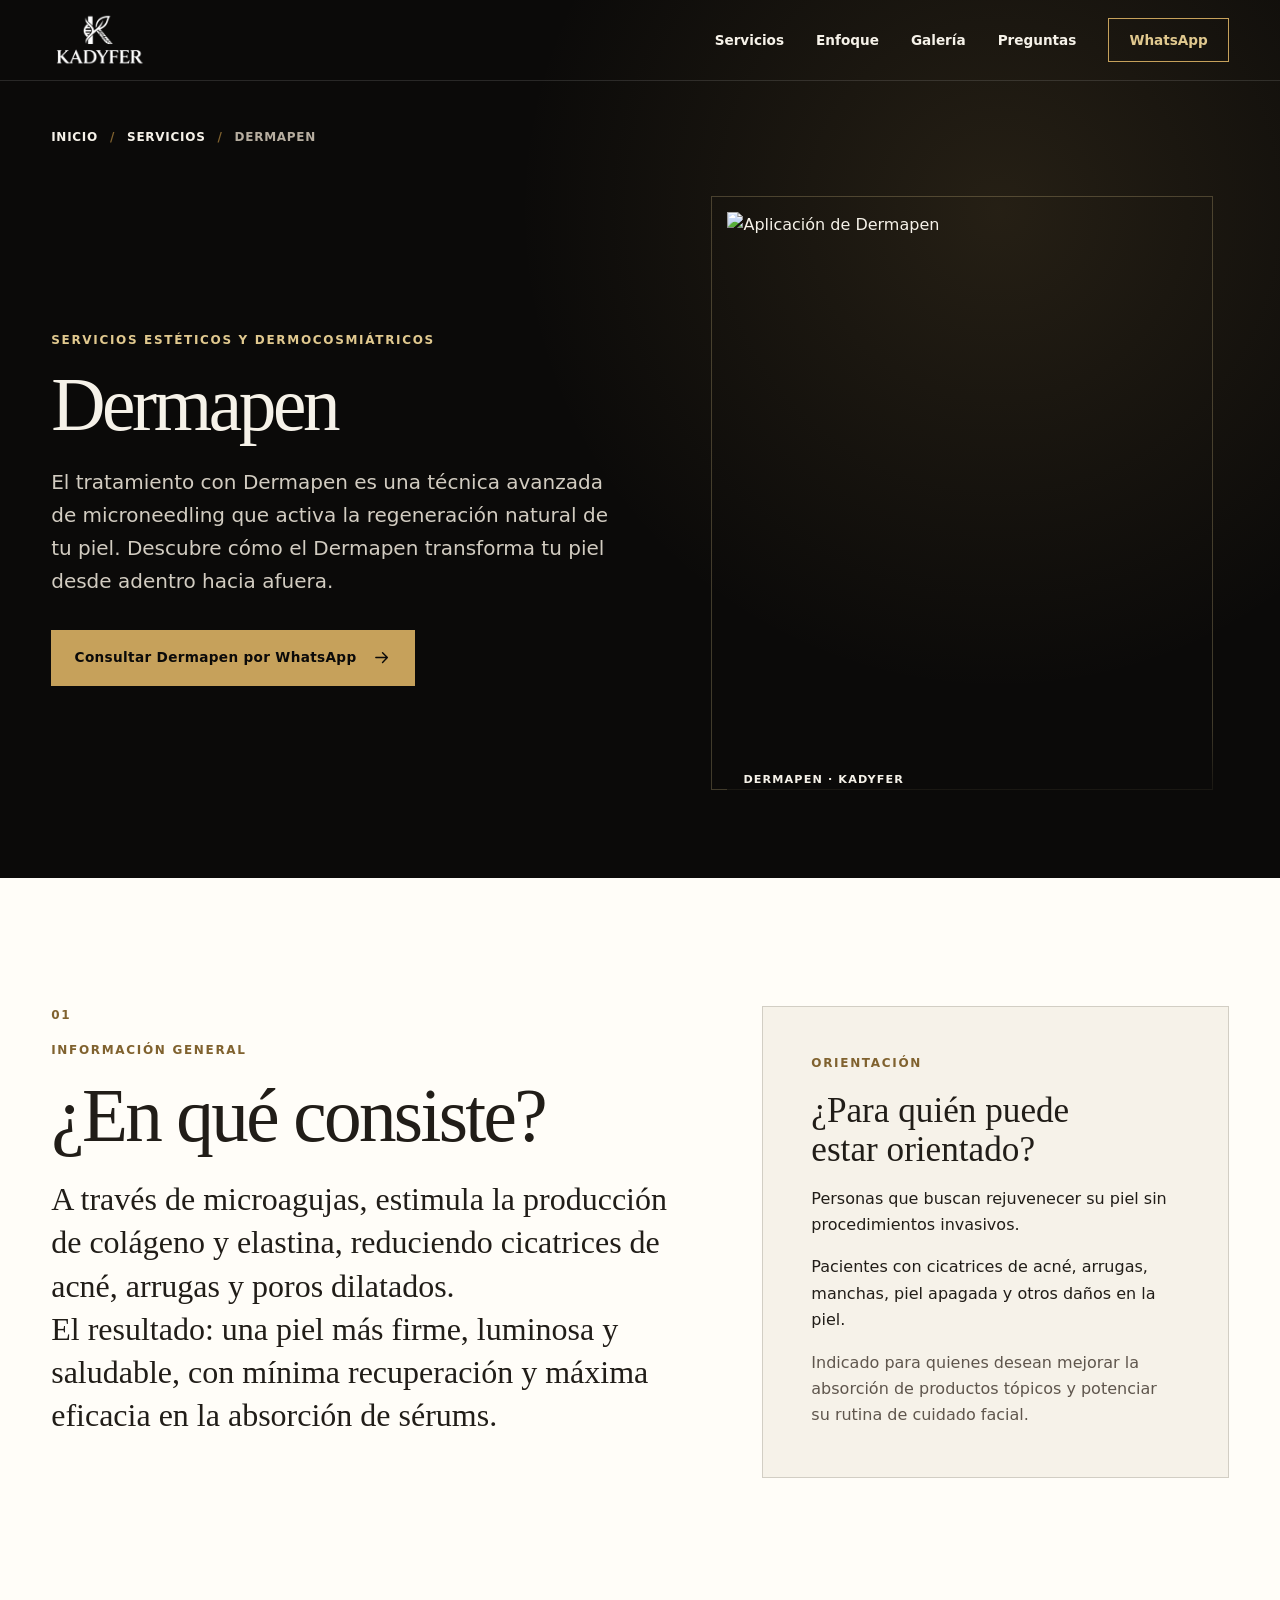
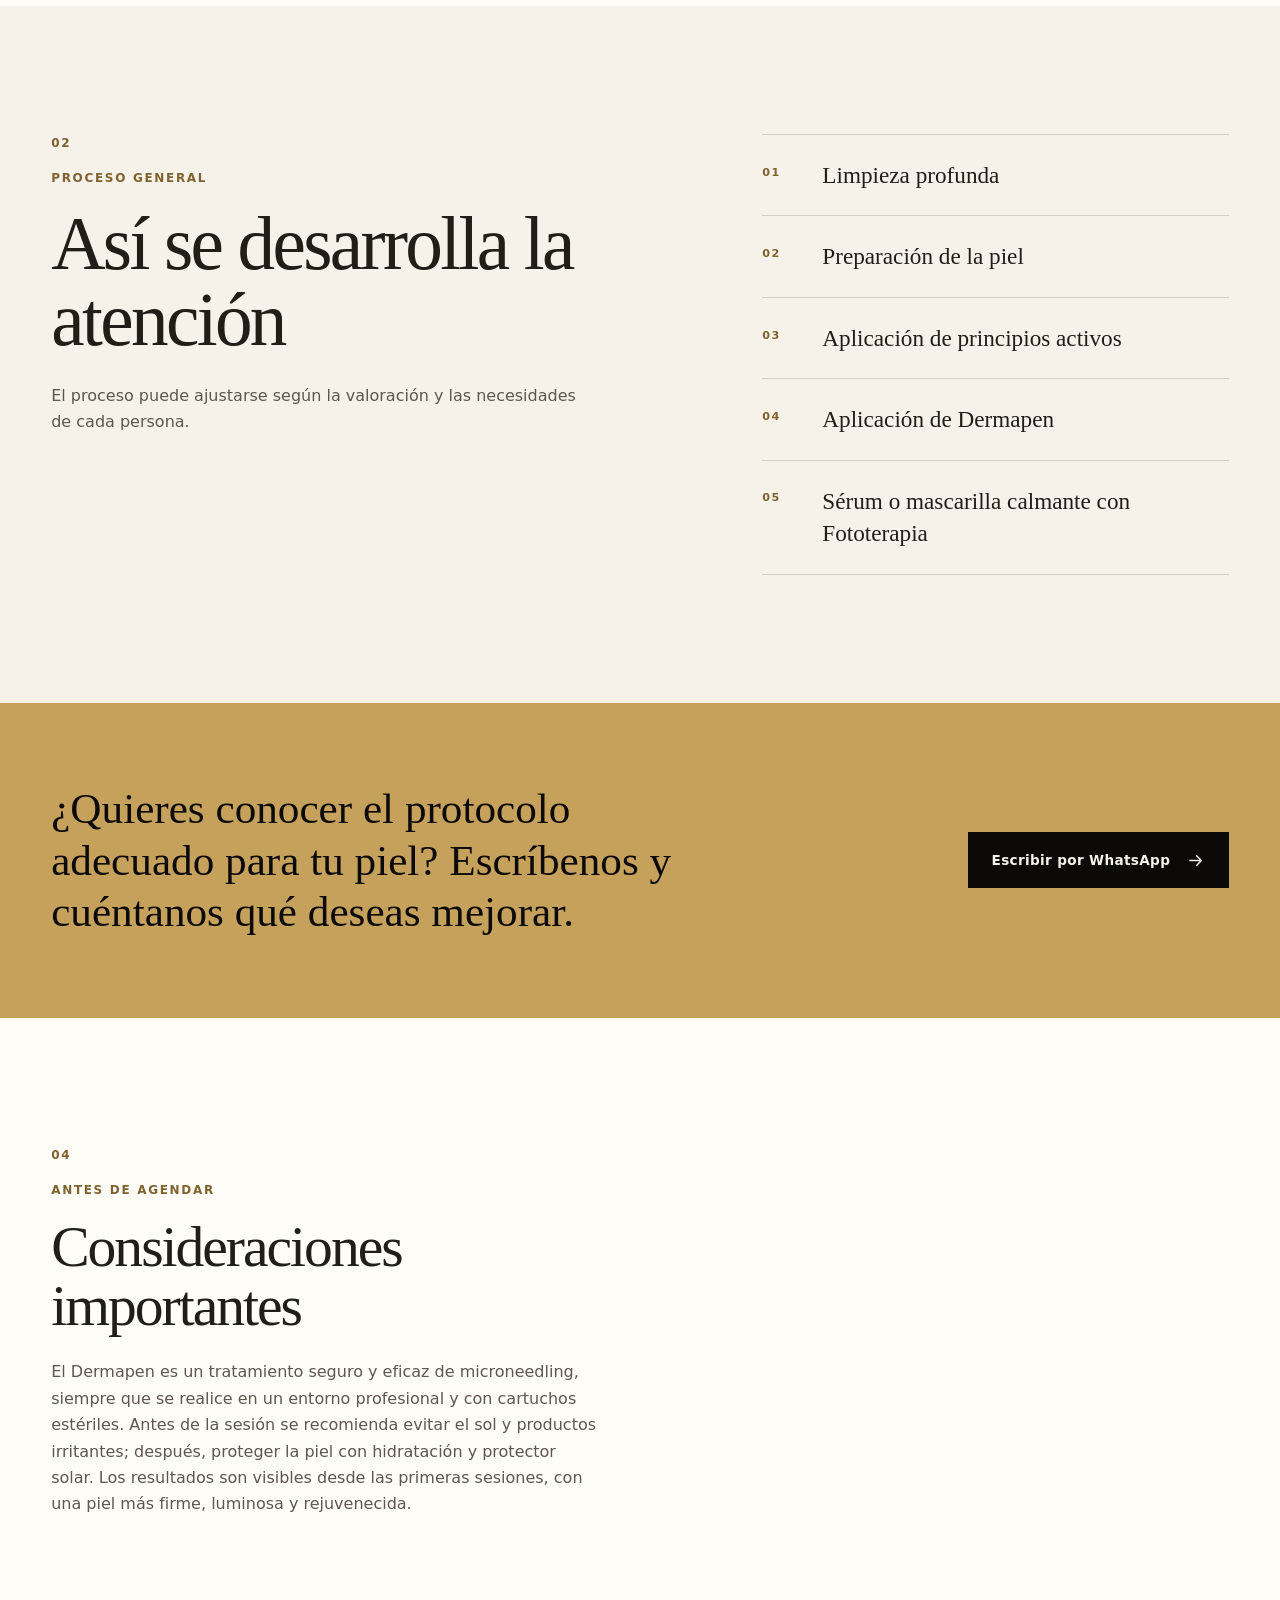
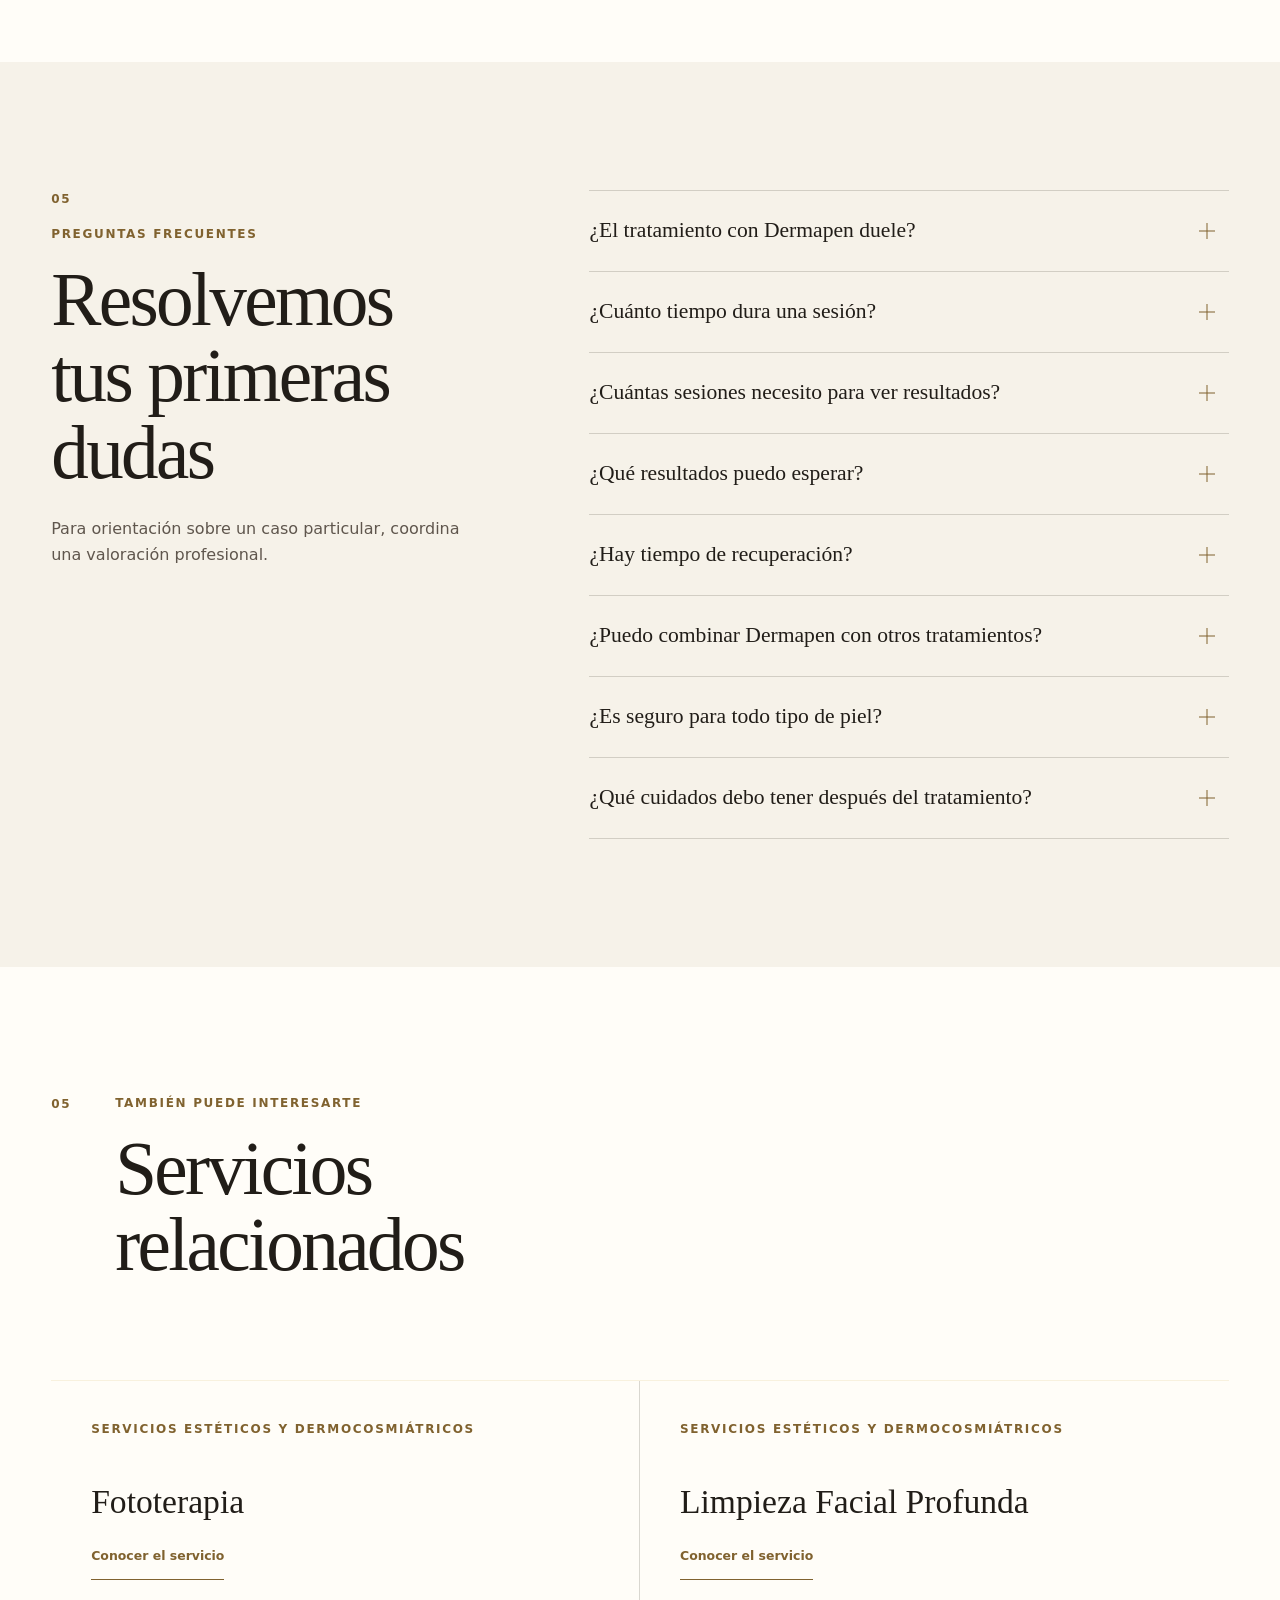
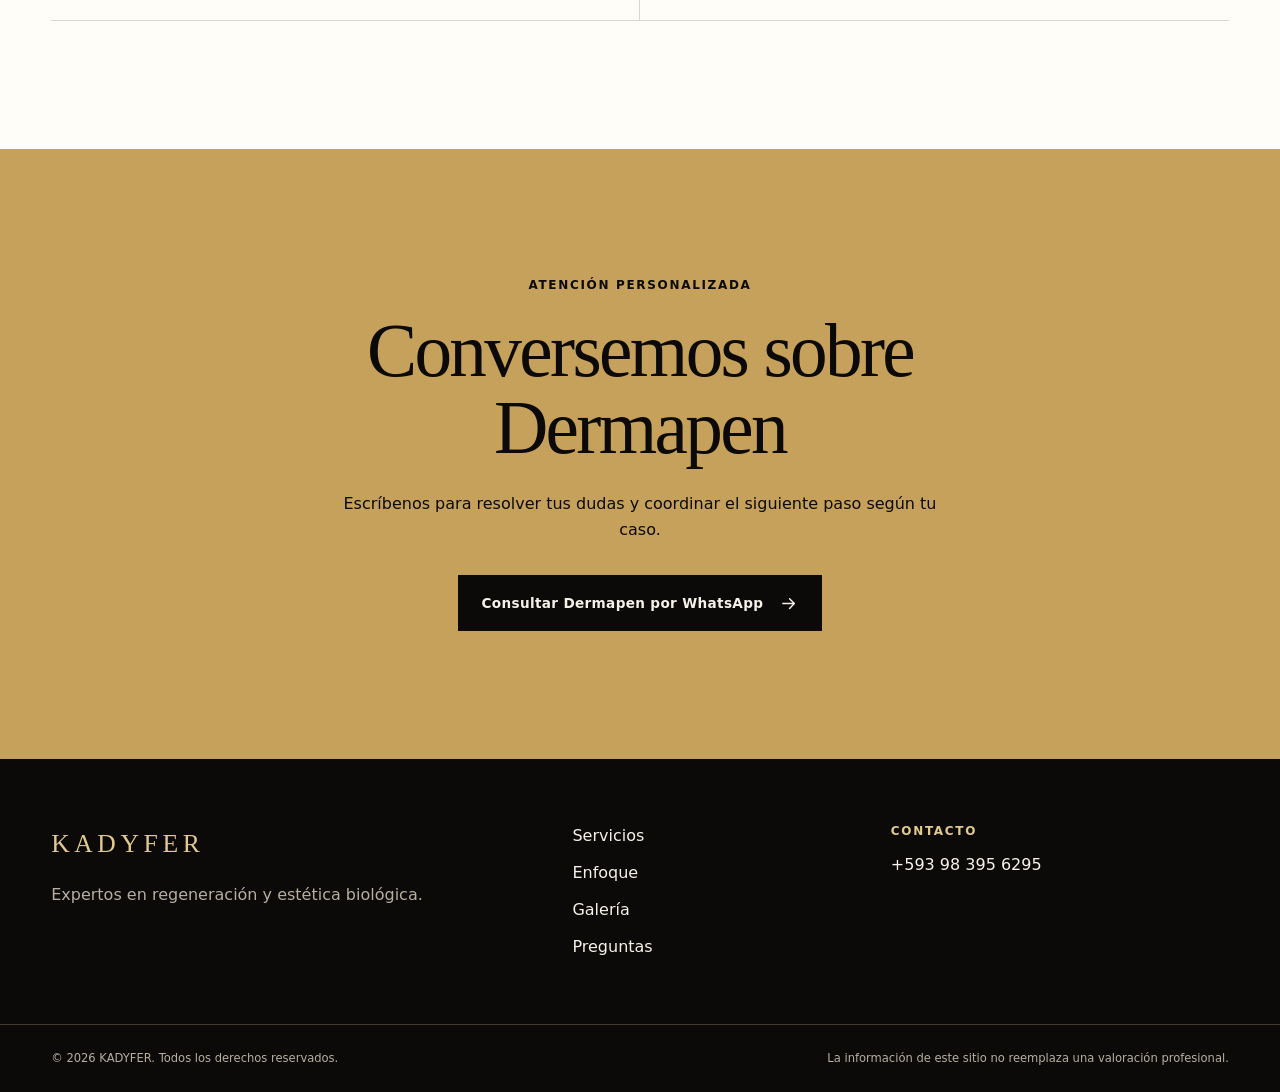
==== commit 712ebbd6: "servicio fototerapia" ====
--- a/servicios/dermapen.html
+++ b/servicios/dermapen.html
@@ -8,12 +8,12 @@
     <meta property="og:type" content="website">
     <meta property="og:locale" content="es_EC">
     <meta property="og:site_name" content="KADYFER">
-    <meta property="og:title" content="Dermapen y  | KADYFER">
-    <meta property="og:description" content="Conoce el dermapen  de KADYFER, un protocolo personalizado para retirar impurezas y cuidar la piel.">
+    <meta property="og:title" content="Dermapen | KADYFER">
+    <meta property="og:description" content="Conoce el Dermapen de KADYFER, un tratamiento de microneedling para estimular colágeno y rejuvenecer la piel.">
     <meta property="og:image" content="../assets/social/kadyfer-social-square.jpg">
     <meta name="twitter:card" content="summary_large_image">
-    <meta name="twitter:title" content="Dermapen y  | KADYFER">
-    <meta name="twitter:description" content="Conoce el dermapen  de KADYFER, un protocolo personalizado para retirar impurezas y cuidar la piel.">
+    <meta name="twitter:title" content="Dermapen | KADYFER">
+    <meta name="twitter:description" content="Conoce el Dermapen de KADYFER, un tratamiento de microneedling para estimular colágeno y rejuvenecer la piel.">
     <meta name="twitter:image" content="../assets/social/kadyfer-social-square.jpg">
     <link rel="icon" type="image/png" href="../assets/brand/favicon.png">
     <script src="../boot.js"></script>
@@ -193,7 +193,7 @@
           <p>¿Quieres conocer el protocolo adecuado para tu piel? Escríbenos y cuéntanos qué deseas mejorar.</p>
           <a
             class="button button-dark"
-            href="https://wa.me/593983956295?text=Hola%2C%20quiero%20informaci%C3%B3n%20sobre%20Limpieza%20Facial%20Profunda%20en%20KADYFER."
+            href="https://wa.me/593983956295?text=Hola%2C%20quiero%20informaci%C3%B3n%20sobre%20Dermapen%20en%20KADYFER."
             target="_blank"
             rel="noopener noreferrer"
           >
@@ -283,7 +283,7 @@
             </details>
             <details>
               <summary>
-                <span>¿¿Qué cuidados debo tener después del tratamiento?</span>
+                <span>¿Qué cuidados debo tener después del tratamiento?</span>
                 <span class="faq-icon" aria-hidden="true"></span>
               </summary>
               <ul>
@@ -292,6 +292,30 @@
                 <li>Mantener la piel hidratada con sérums suaves como ácido hialurónico.</li>
               </ul>
             </details>
+          </div>
+        </div>
+      </section>
+
+      <section class="related-services section-light" aria-labelledby="related-title">
+        <div class="shell">
+          <div class="service-section-heading">
+            <p class="section-number" aria-hidden="true">05</p>
+            <div>
+              <p class="eyebrow eyebrow-dark">También puede interesarte</p>
+              <h2 id="related-title">Servicios relacionados</h2>
+            </div>
+          </div>
+          <div class="related-grid">
+            <a class="related-service" href="fototerapia.html">
+              <span class="card-label">Servicios estéticos y dermocosmiátricos</span>
+              <strong>Fototerapia</strong>
+              <span class="related-service-action">Conocer el servicio</span>
+            </a>
+            <a class="related-service" href="limpieza-facial-profunda.html">
+              <span class="card-label">Servicios estéticos y dermocosmiátricos</span>
+              <strong>Limpieza Facial Profunda</strong>
+              <span class="related-service-action">Conocer el servicio</span>
+            </a>
           </div>
         </div>
       </section>
